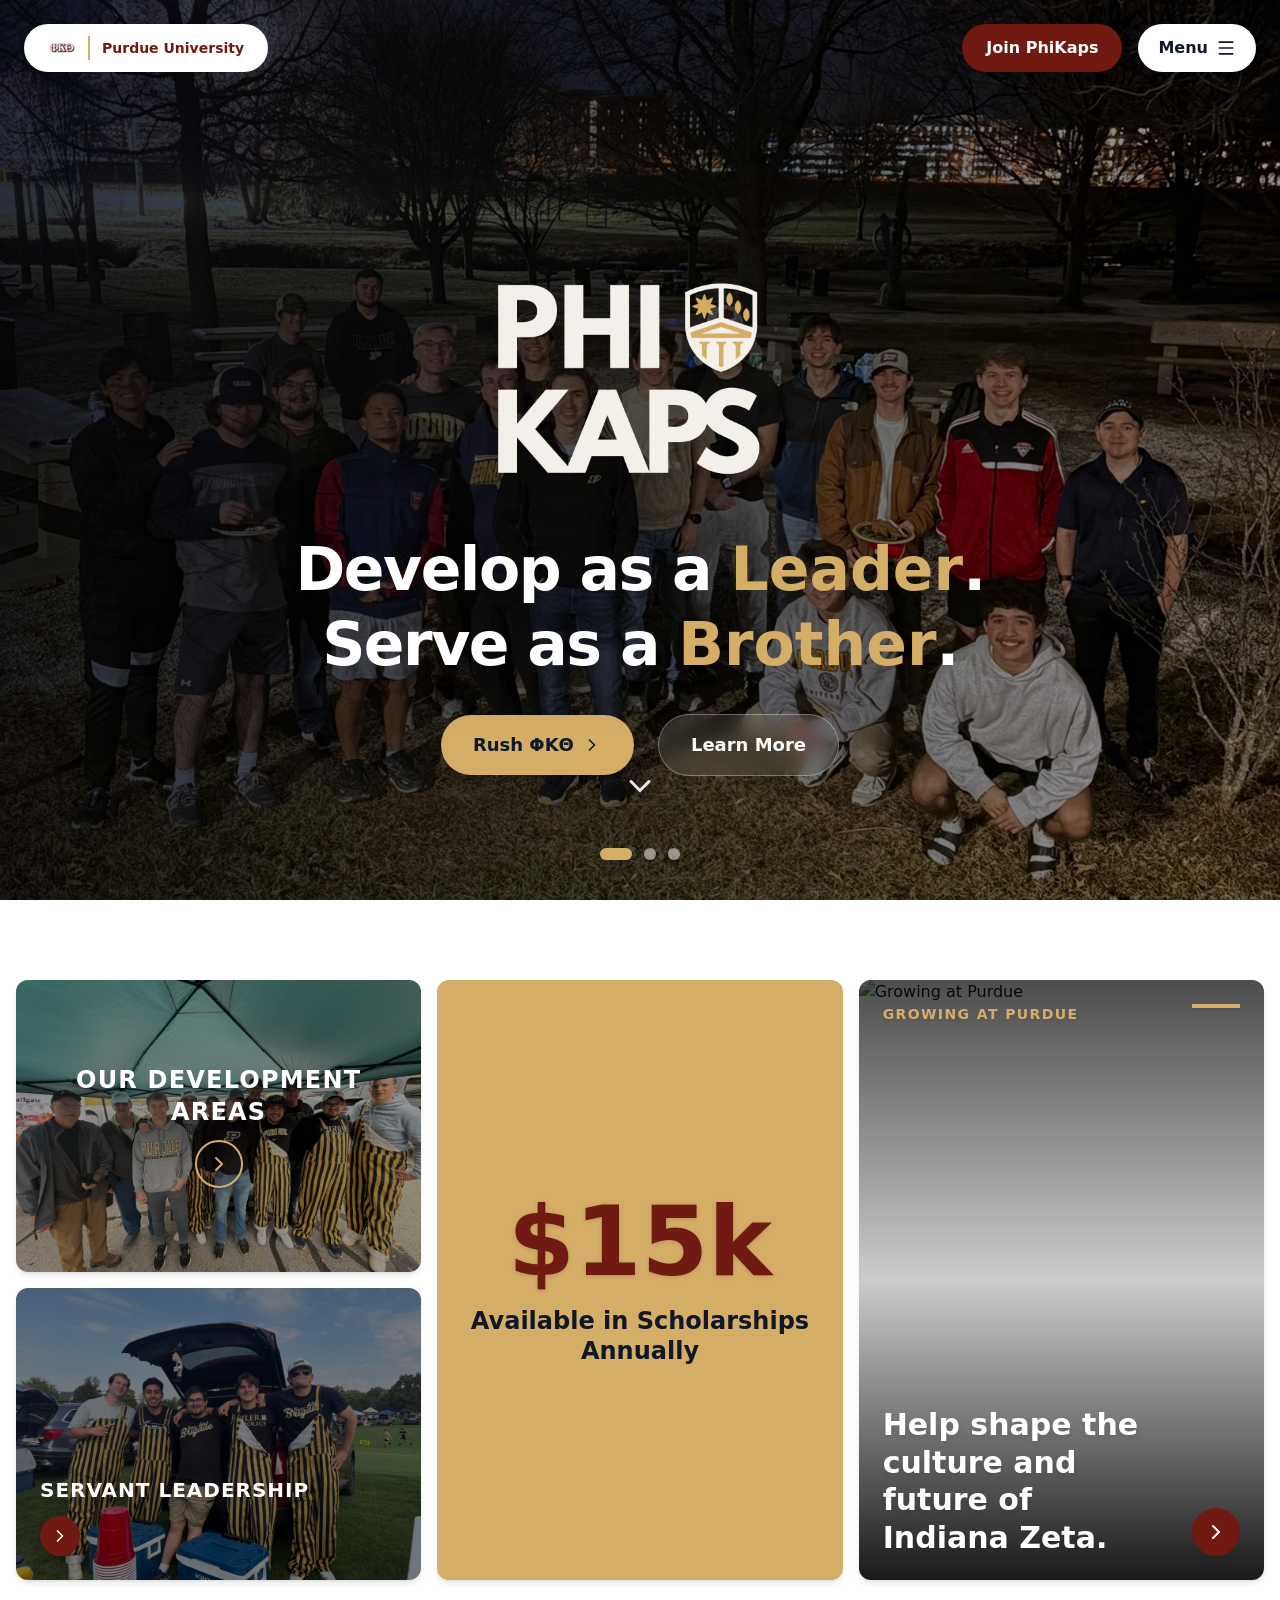
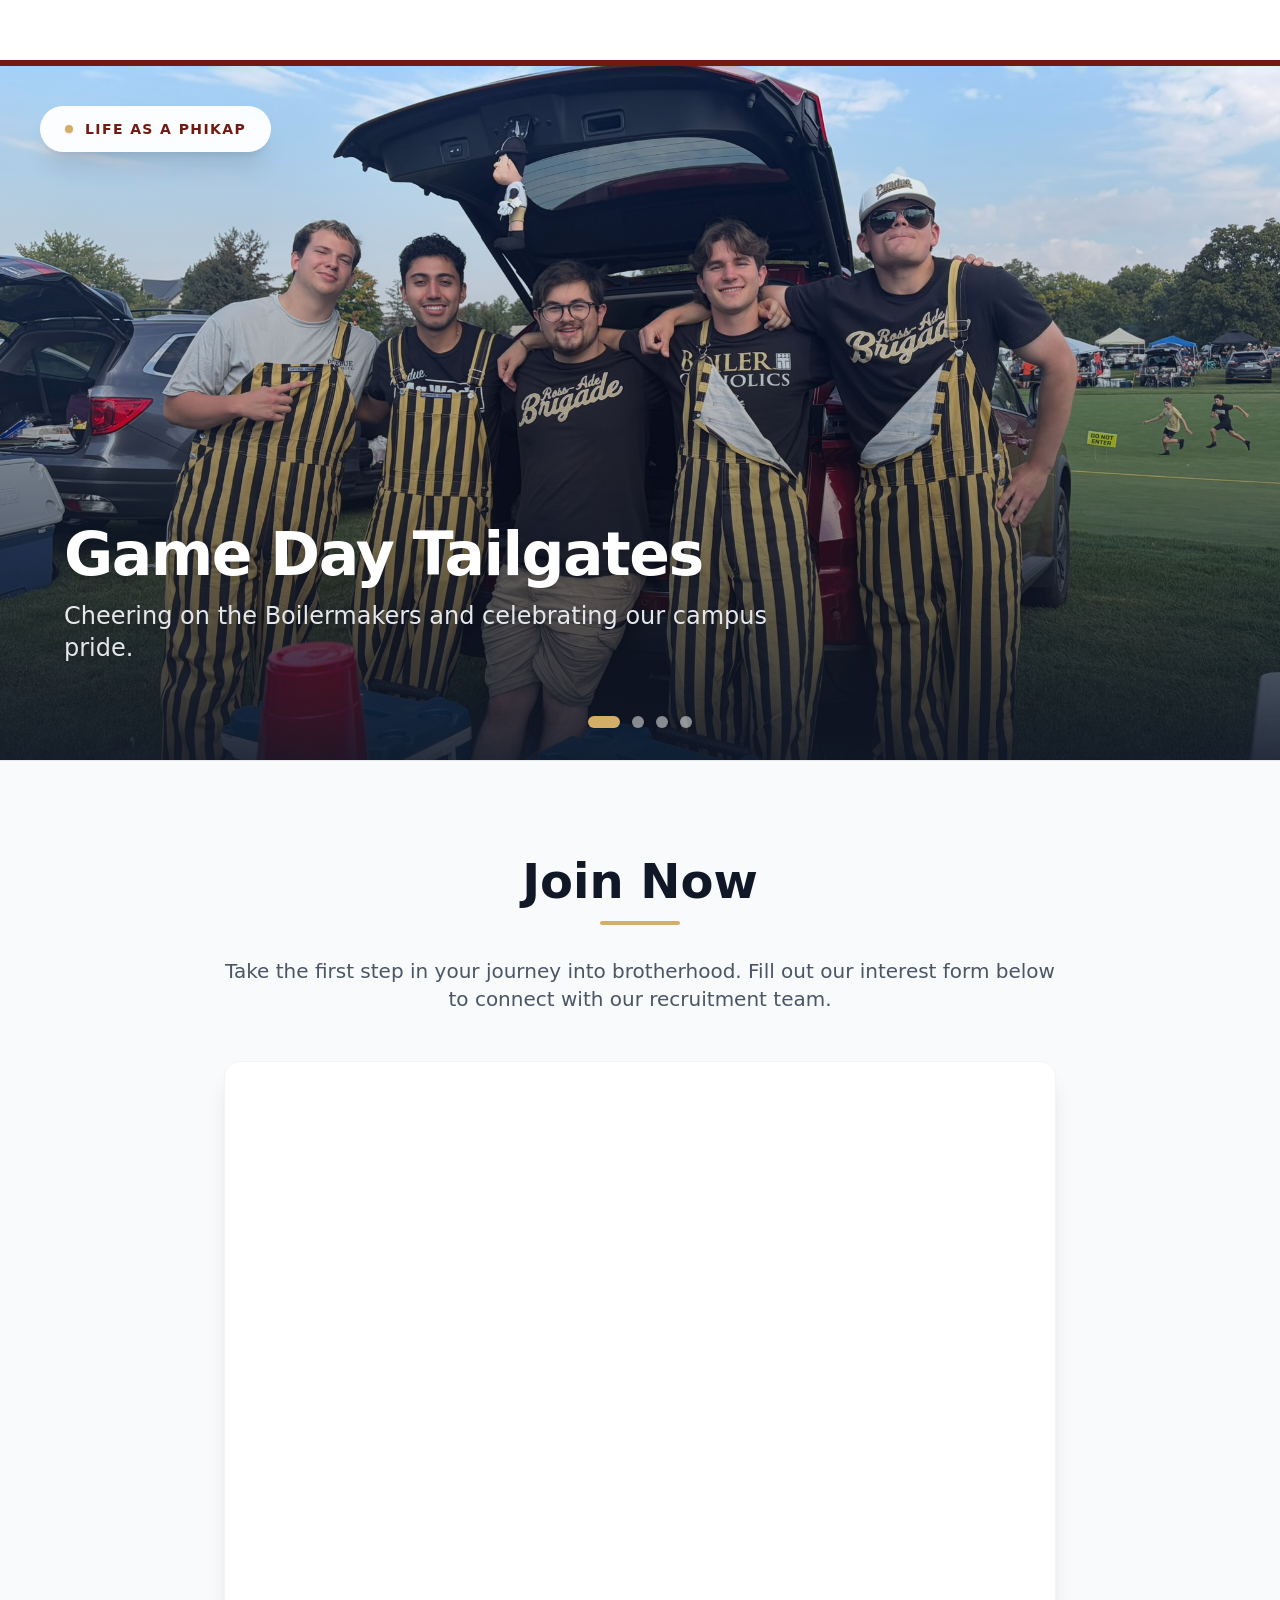
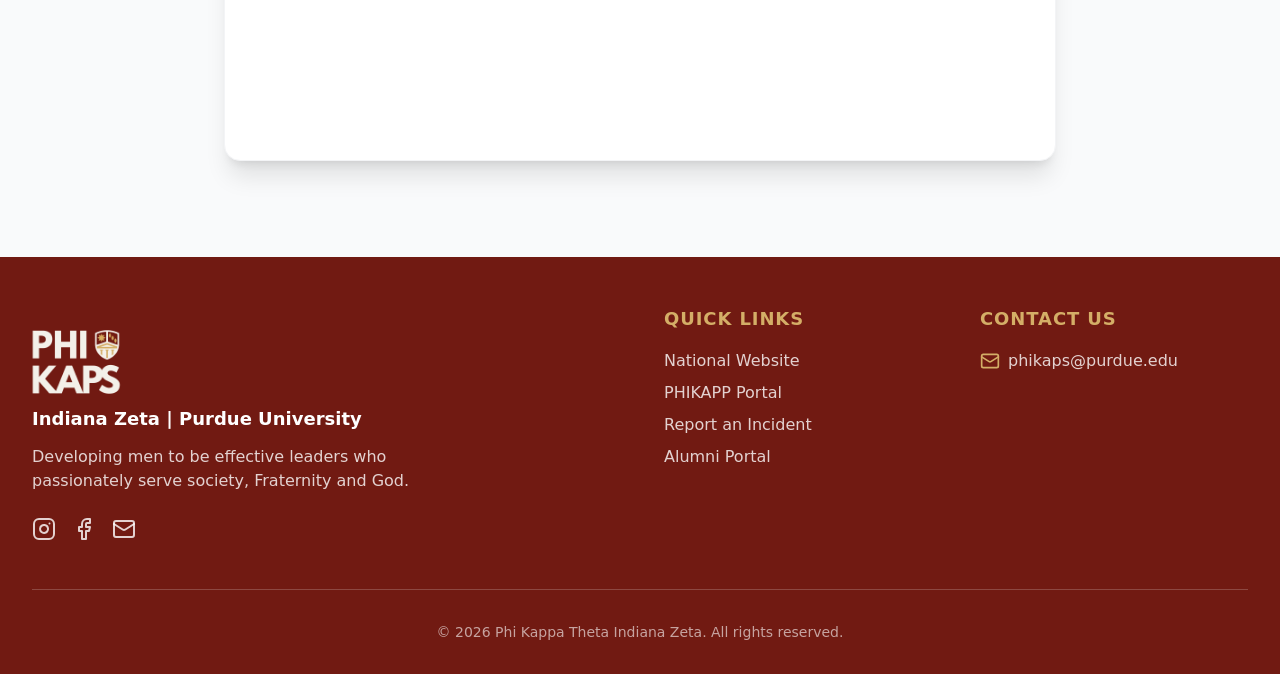
==== index.html @ 68afc291 "Updates" ====
<!doctype html>
<html lang="en">
  <head>
    <meta charset="UTF-8" />
    <meta name="google-site-verification" content="Kb0Jb9PhrsIXCWEaIXilNOTp5AaKEwsecU9kfIAiXZE" />
    <!-- THIS IS YOUR NEW FAVICON (Make sure the filename matches what you put in the public folder!) -->
    <link rel="icon" type="image/svg+xml" href="/favicon.svg" />
    
    <meta name="viewport" content="width=device-width, initial-scale=1.0" />
    <title>Phi Kappa Theta at Purdue | Indiana Zeta</title>
    
    <!-- SEO Tags -->
    <meta name="description" content="Phi Kappa Theta Indiana Zeta Colony at Purdue University. Developing men to be effective leaders who passionately serve society, Fraternity, and God." />
    <meta name="keywords" content="Phi Kappa Theta, Purdue University, Fraternity, Indiana Zeta, Catholic Fraternity, Greek Life, Rush" />
    
    <!-- Open Graph / Social Media Sharing -->
    <meta property="og:type" content="website" />
    <meta property="og:url" content="https://www.phik.app" />
    <meta property="og:title" content="Phi Kappa Theta Indiana Zeta" />
    <meta property="og:description" content="Developing men to be effective leaders who passionately serve society, Fraternity, and God." />
    <meta property="og:image" content="https://www.phik.app/images/hero-home.jpg" />
    <link href="https://fonts.googleapis.com/css2?family=Cinzel:wght@400;700&display=swap" rel="stylesheet">
    <script type="module" crossorigin src="/assets/index-wxl9wtlQ.js"></script>
    <link rel="stylesheet" crossorigin href="/assets/index-B0afygZ5.css">
  </head>
  <body>
    <div id="root"></div>
  </body>
</html>
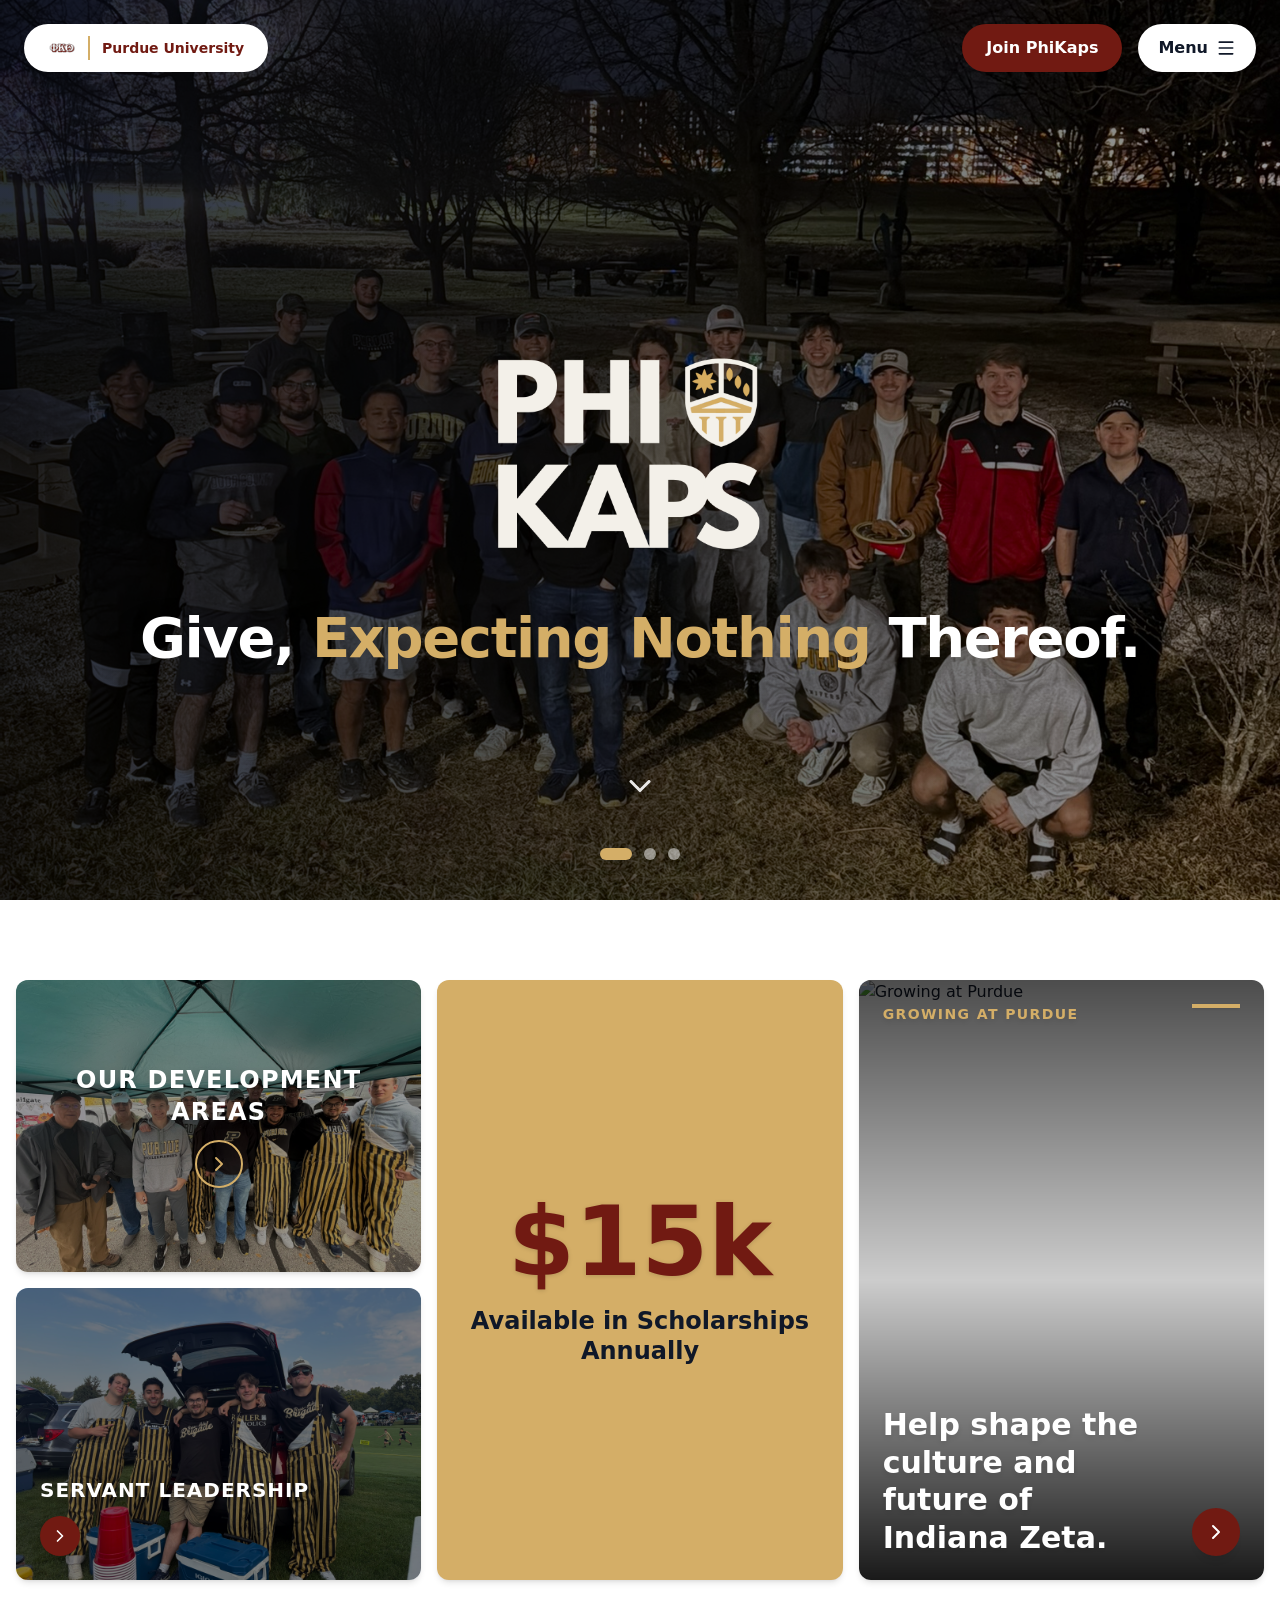
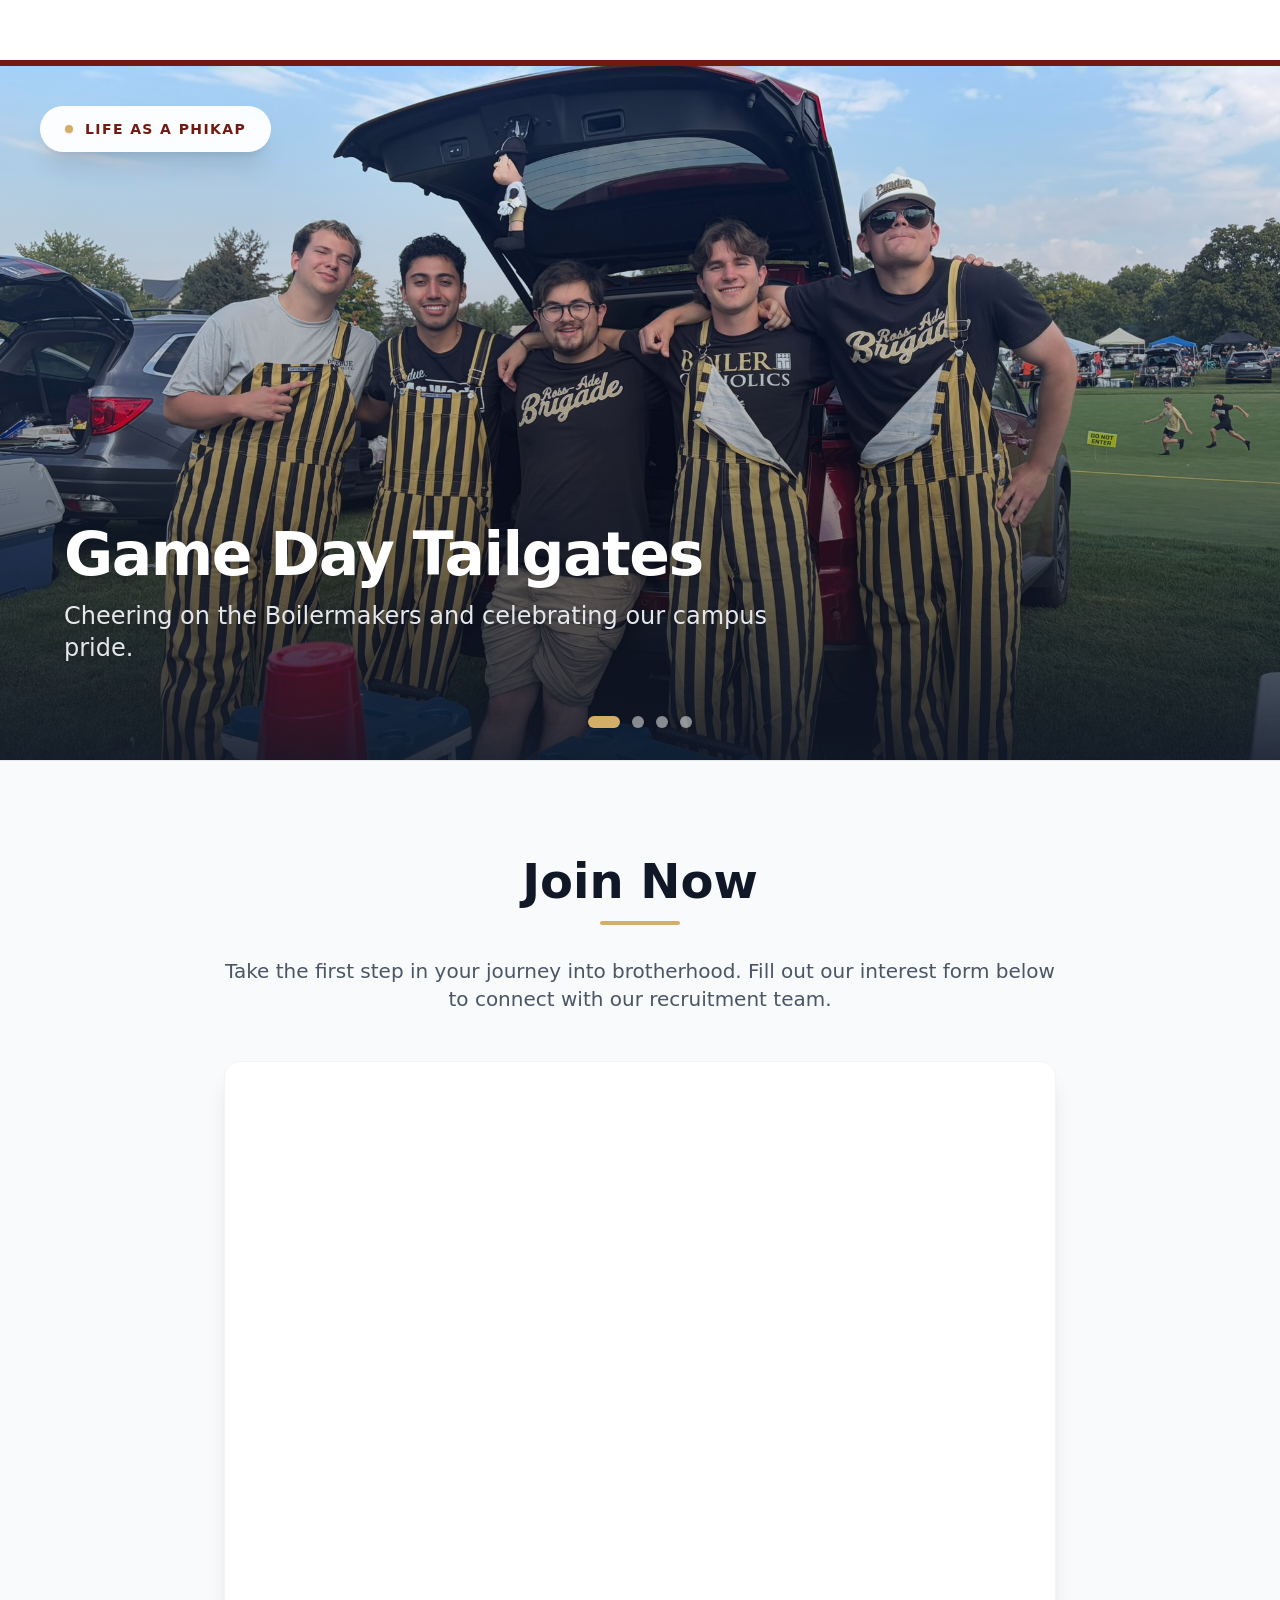
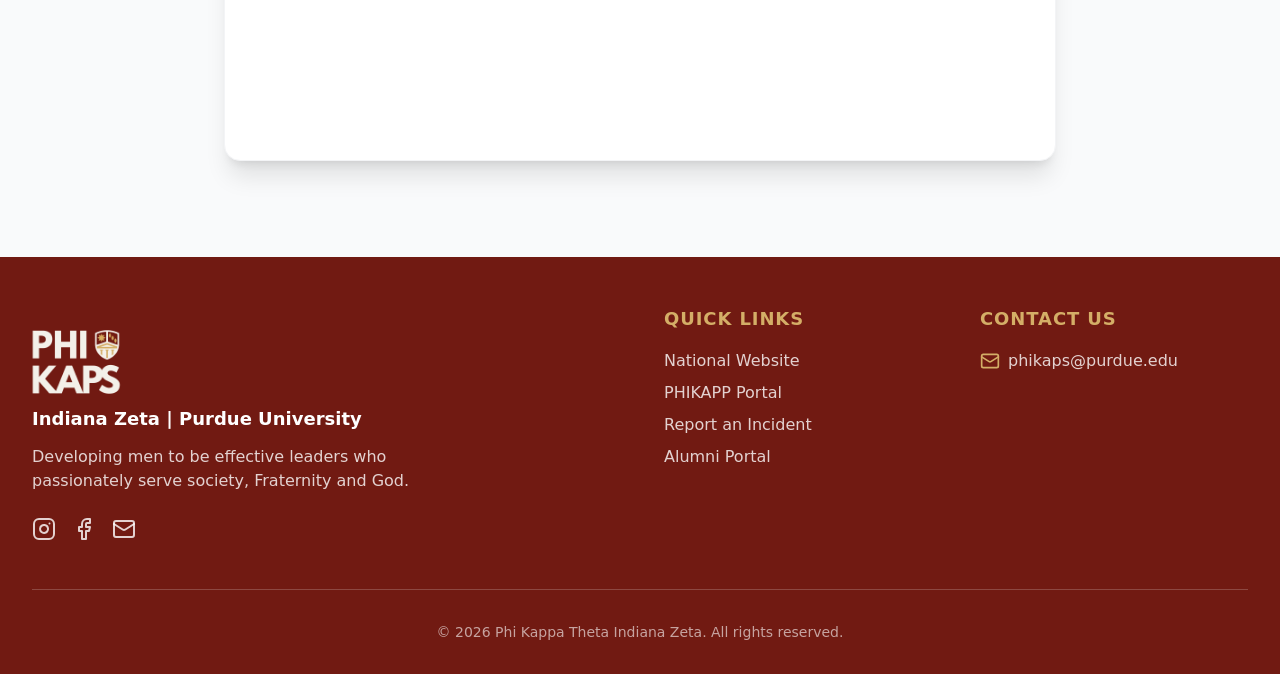
==== commit 118a47e7: "Updates" ====
--- a/index.html
+++ b/index.html
@@ -20,8 +20,8 @@
     <meta property="og:description" content="Developing men to be effective leaders who passionately serve society, Fraternity, and God." />
     <meta property="og:image" content="https://www.phik.app/images/hero-home.jpg" />
     <link href="https://fonts.googleapis.com/css2?family=Cinzel:wght@400;700&display=swap" rel="stylesheet">
-    <script type="module" crossorigin src="/assets/index-wxl9wtlQ.js"></script>
-    <link rel="stylesheet" crossorigin href="/assets/index-B0afygZ5.css">
+    <script type="module" crossorigin src="/assets/index-DIz8AYaE.js"></script>
+    <link rel="stylesheet" crossorigin href="/assets/index-DvHzrz2v.css">
   </head>
   <body>
     <div id="root"></div>
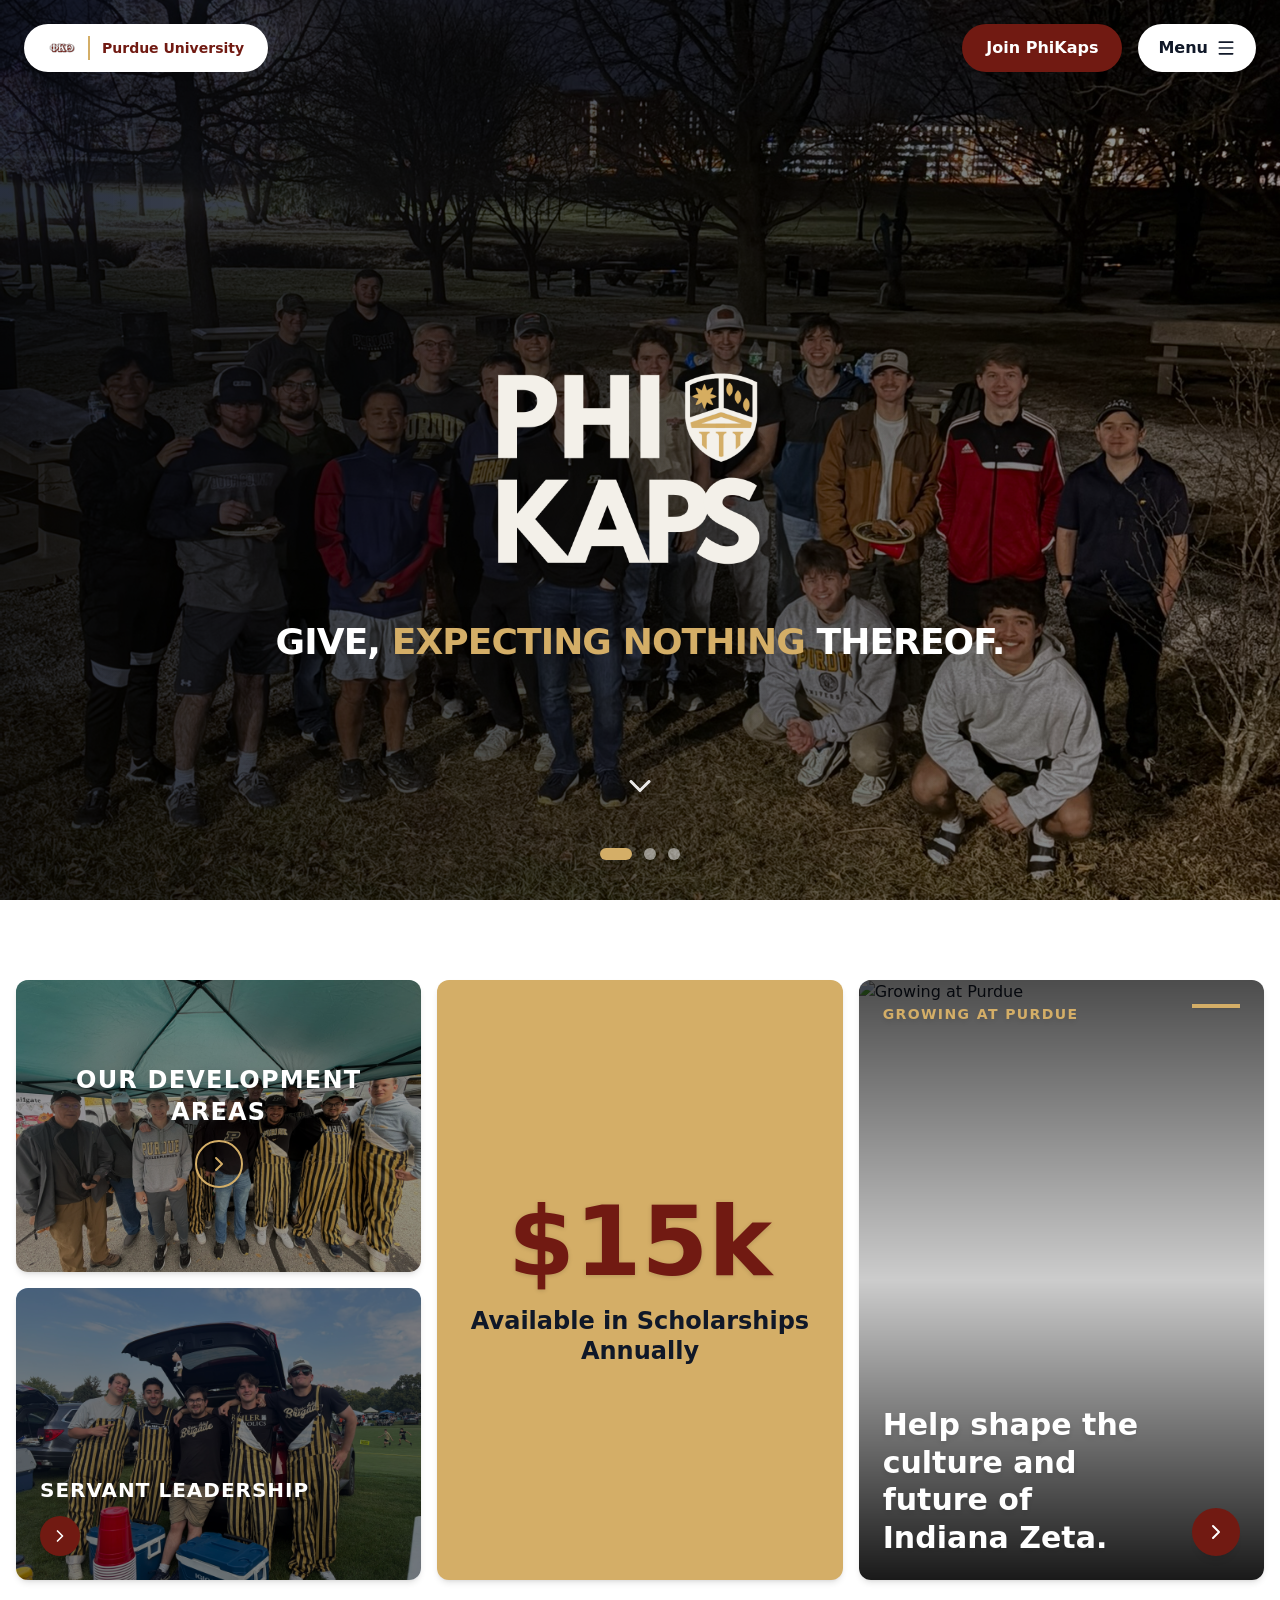
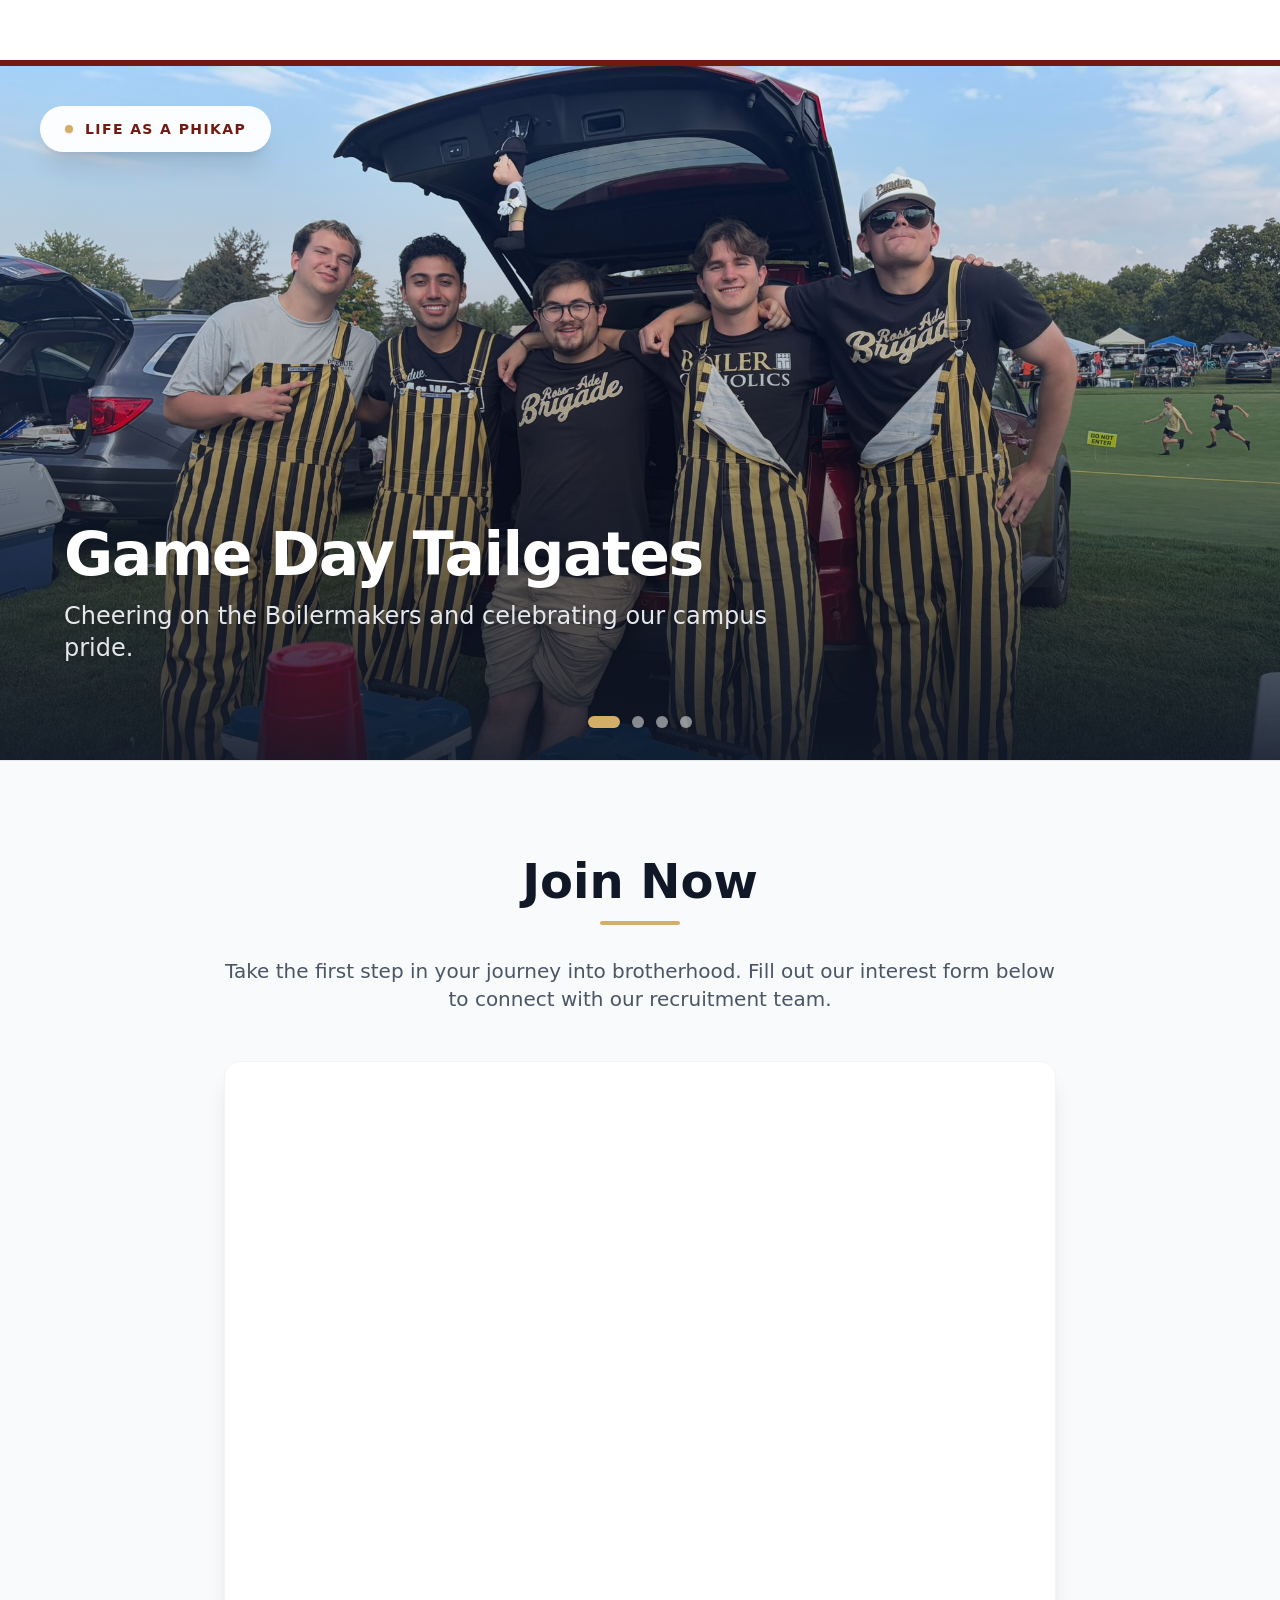
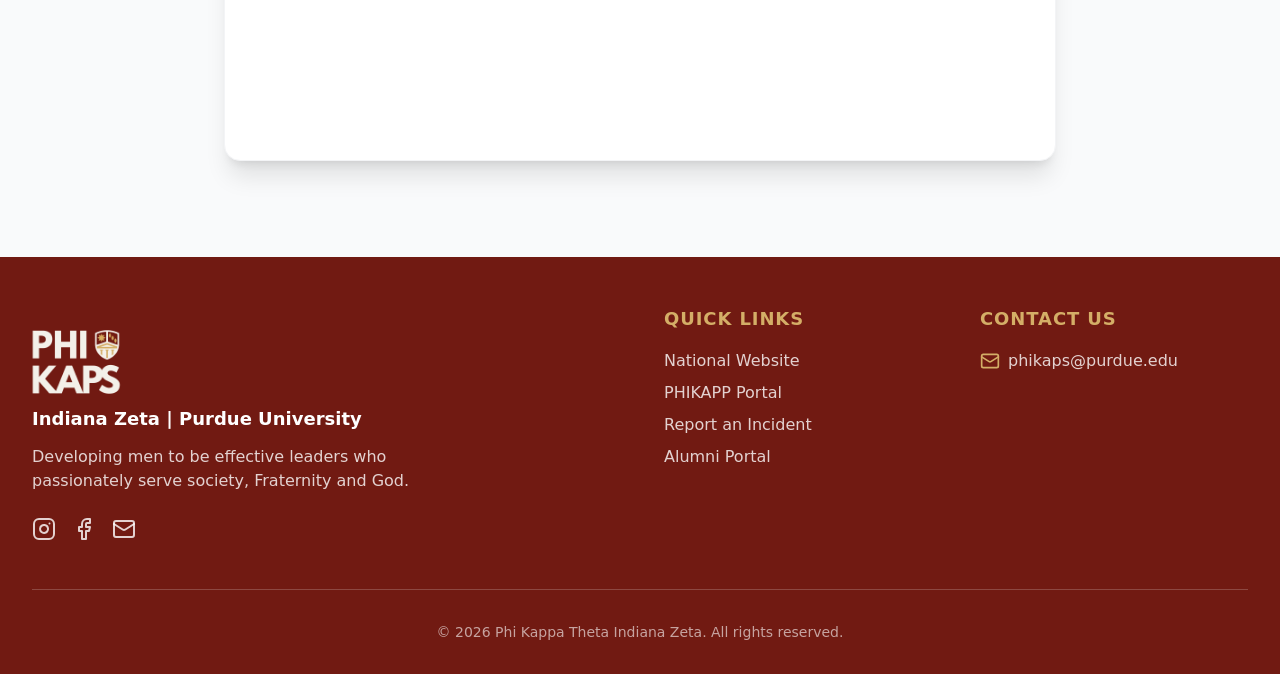
==== commit ab5336dd: "Updates" ====
--- a/index.html
+++ b/index.html
@@ -20,8 +20,8 @@
     <meta property="og:description" content="Developing men to be effective leaders who passionately serve society, Fraternity, and God." />
     <meta property="og:image" content="https://www.phik.app/images/hero-home.jpg" />
     <link href="https://fonts.googleapis.com/css2?family=Cinzel:wght@400;700&display=swap" rel="stylesheet">
-    <script type="module" crossorigin src="/assets/index-DIz8AYaE.js"></script>
-    <link rel="stylesheet" crossorigin href="/assets/index-DvHzrz2v.css">
+    <script type="module" crossorigin src="/assets/index-De60M0oj.js"></script>
+    <link rel="stylesheet" crossorigin href="/assets/index-BJFZ5Xl2.css">
   </head>
   <body>
     <div id="root"></div>
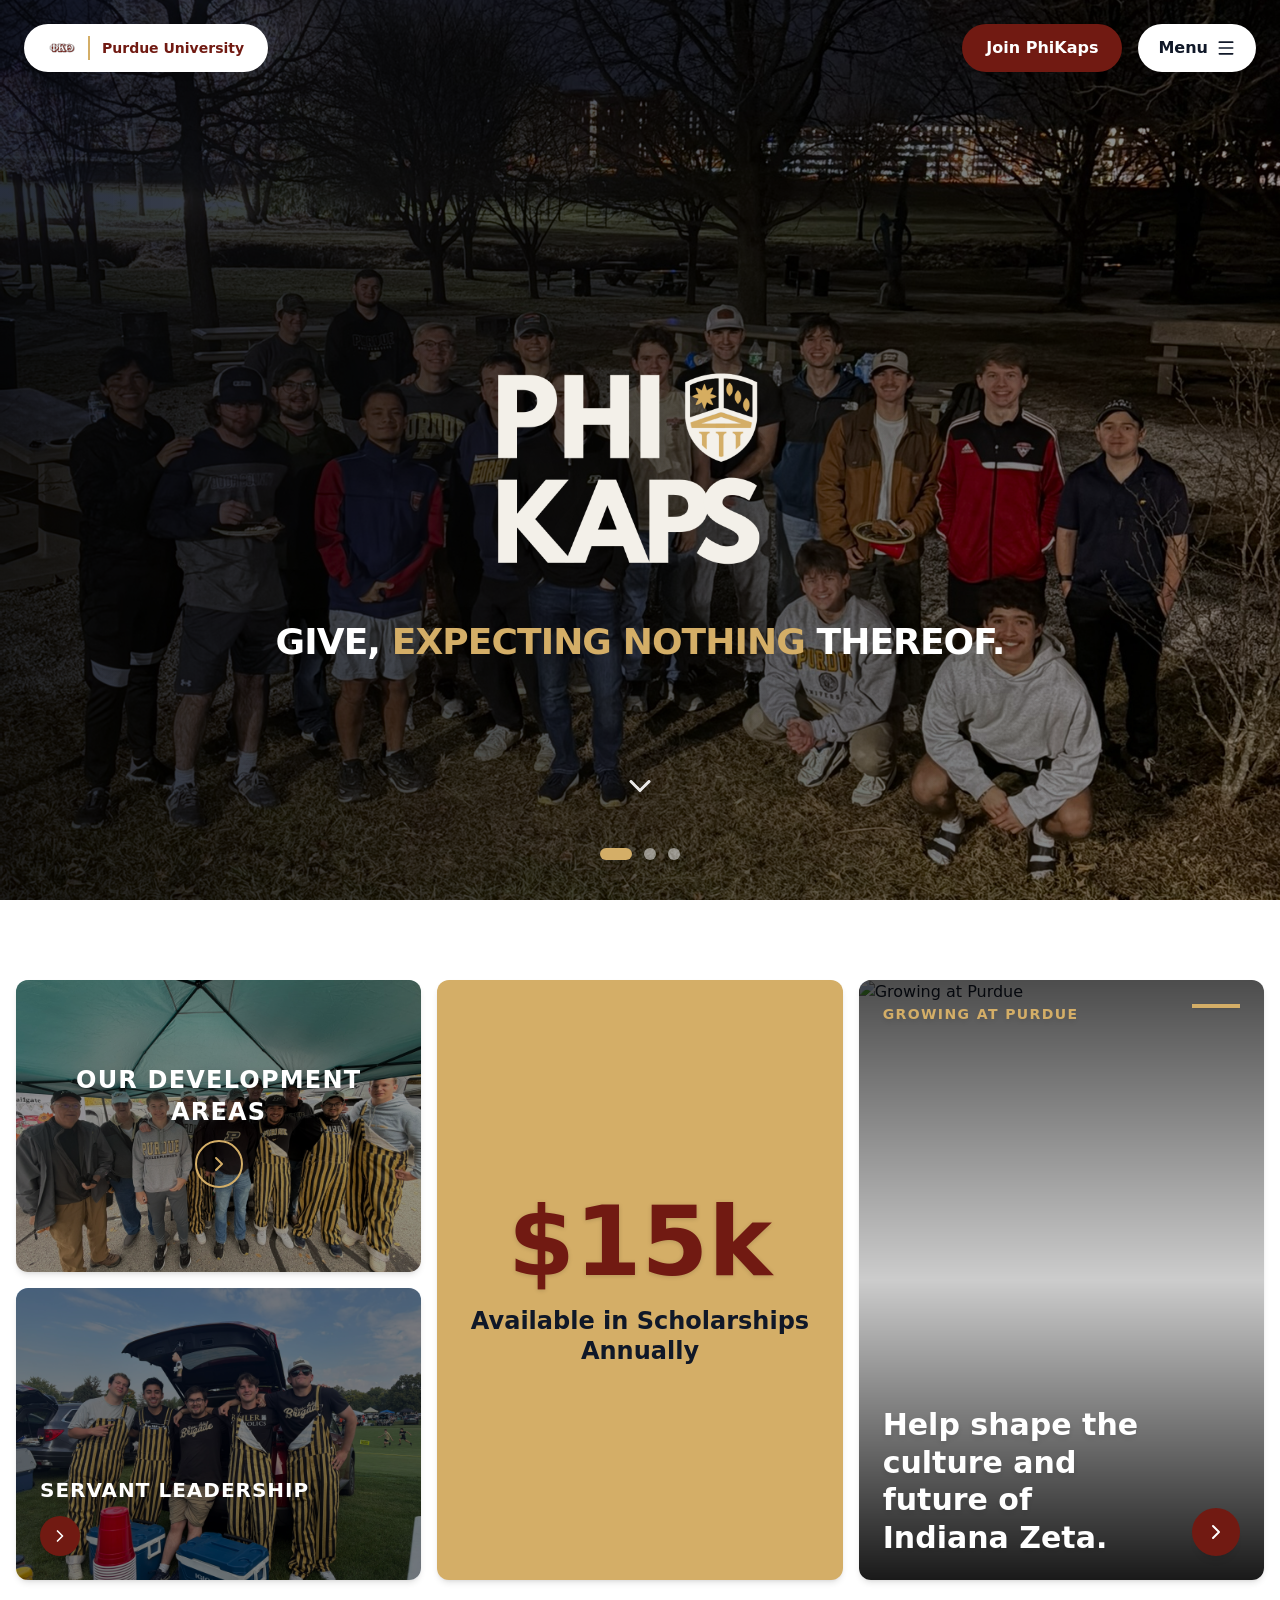
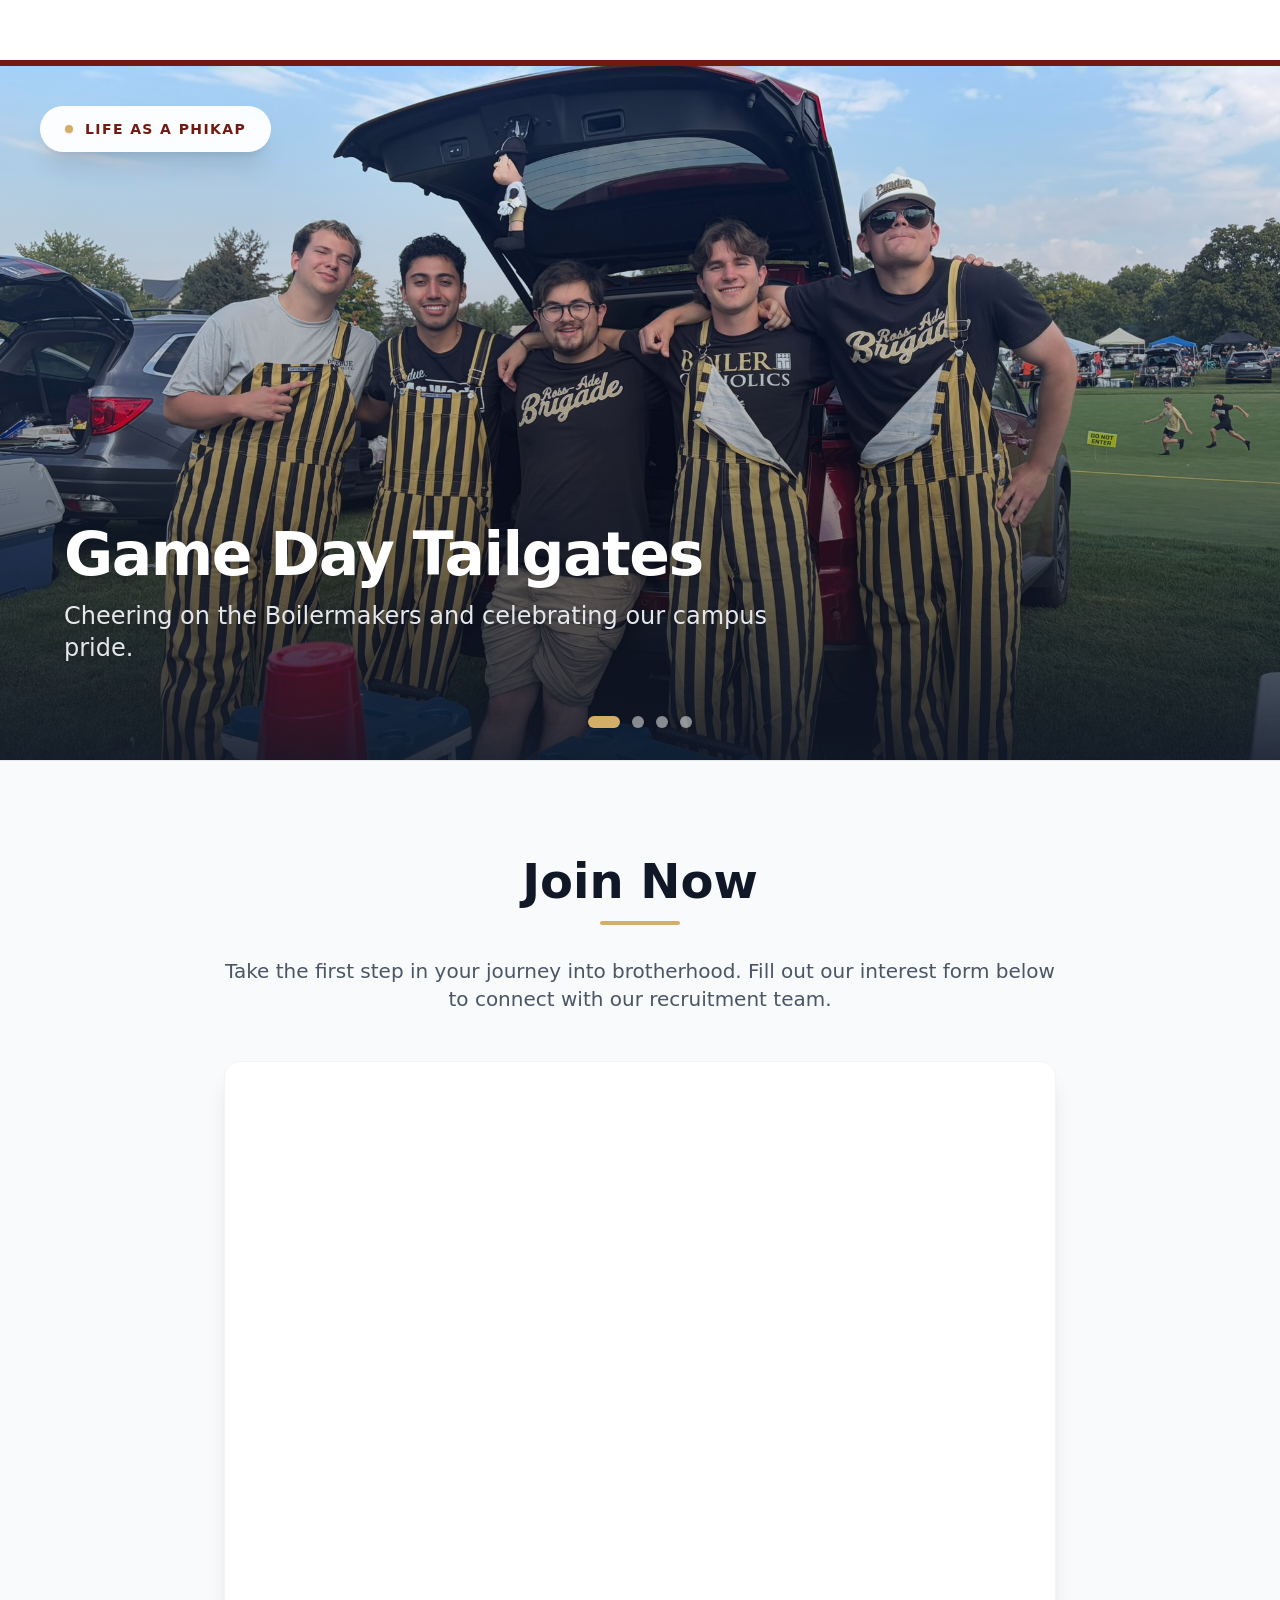
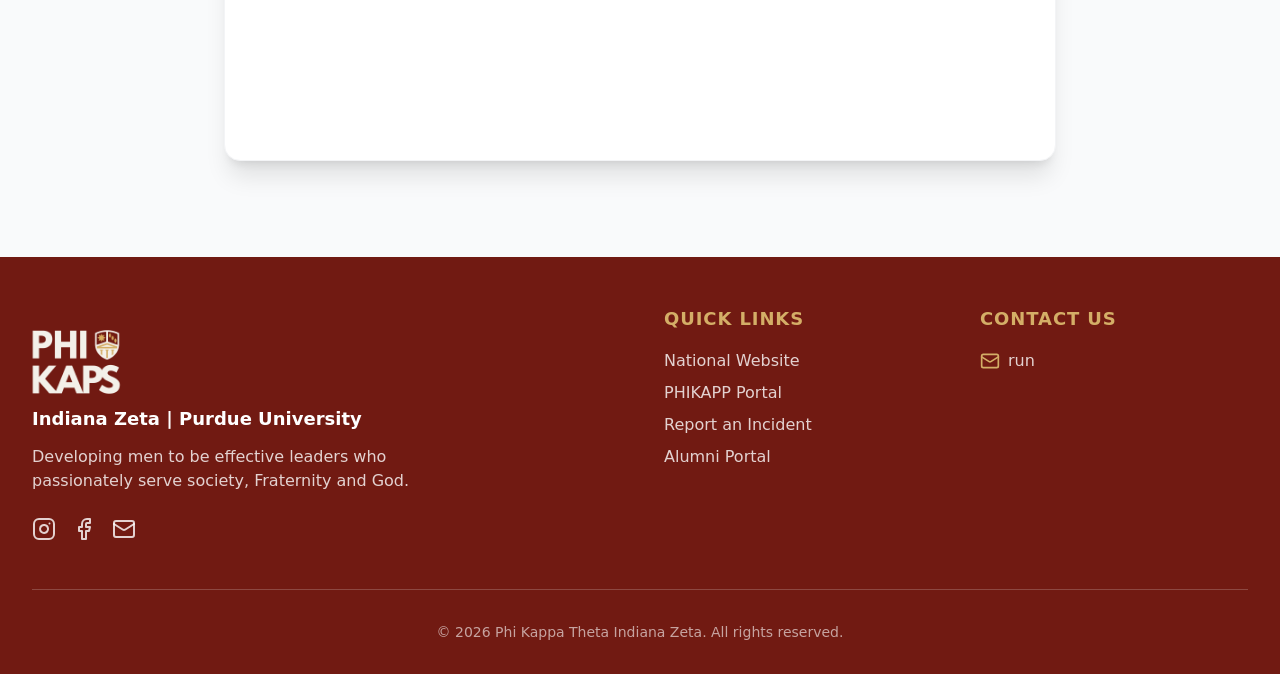
==== commit c937f4d9: "Updates" ====
--- a/index.html
+++ b/index.html
@@ -20,8 +20,8 @@
     <meta property="og:description" content="Developing men to be effective leaders who passionately serve society, Fraternity, and God." />
     <meta property="og:image" content="https://www.phik.app/images/hero-home.jpg" />
     <link href="https://fonts.googleapis.com/css2?family=Cinzel:wght@400;700&display=swap" rel="stylesheet">
-    <script type="module" crossorigin src="/assets/index-De60M0oj.js"></script>
-    <link rel="stylesheet" crossorigin href="/assets/index-BJFZ5Xl2.css">
+    <script type="module" crossorigin src="/assets/index-DyjQdsWe.js"></script>
+    <link rel="stylesheet" crossorigin href="/assets/index-DVcOHPH_.css">
   </head>
   <body>
     <div id="root"></div>
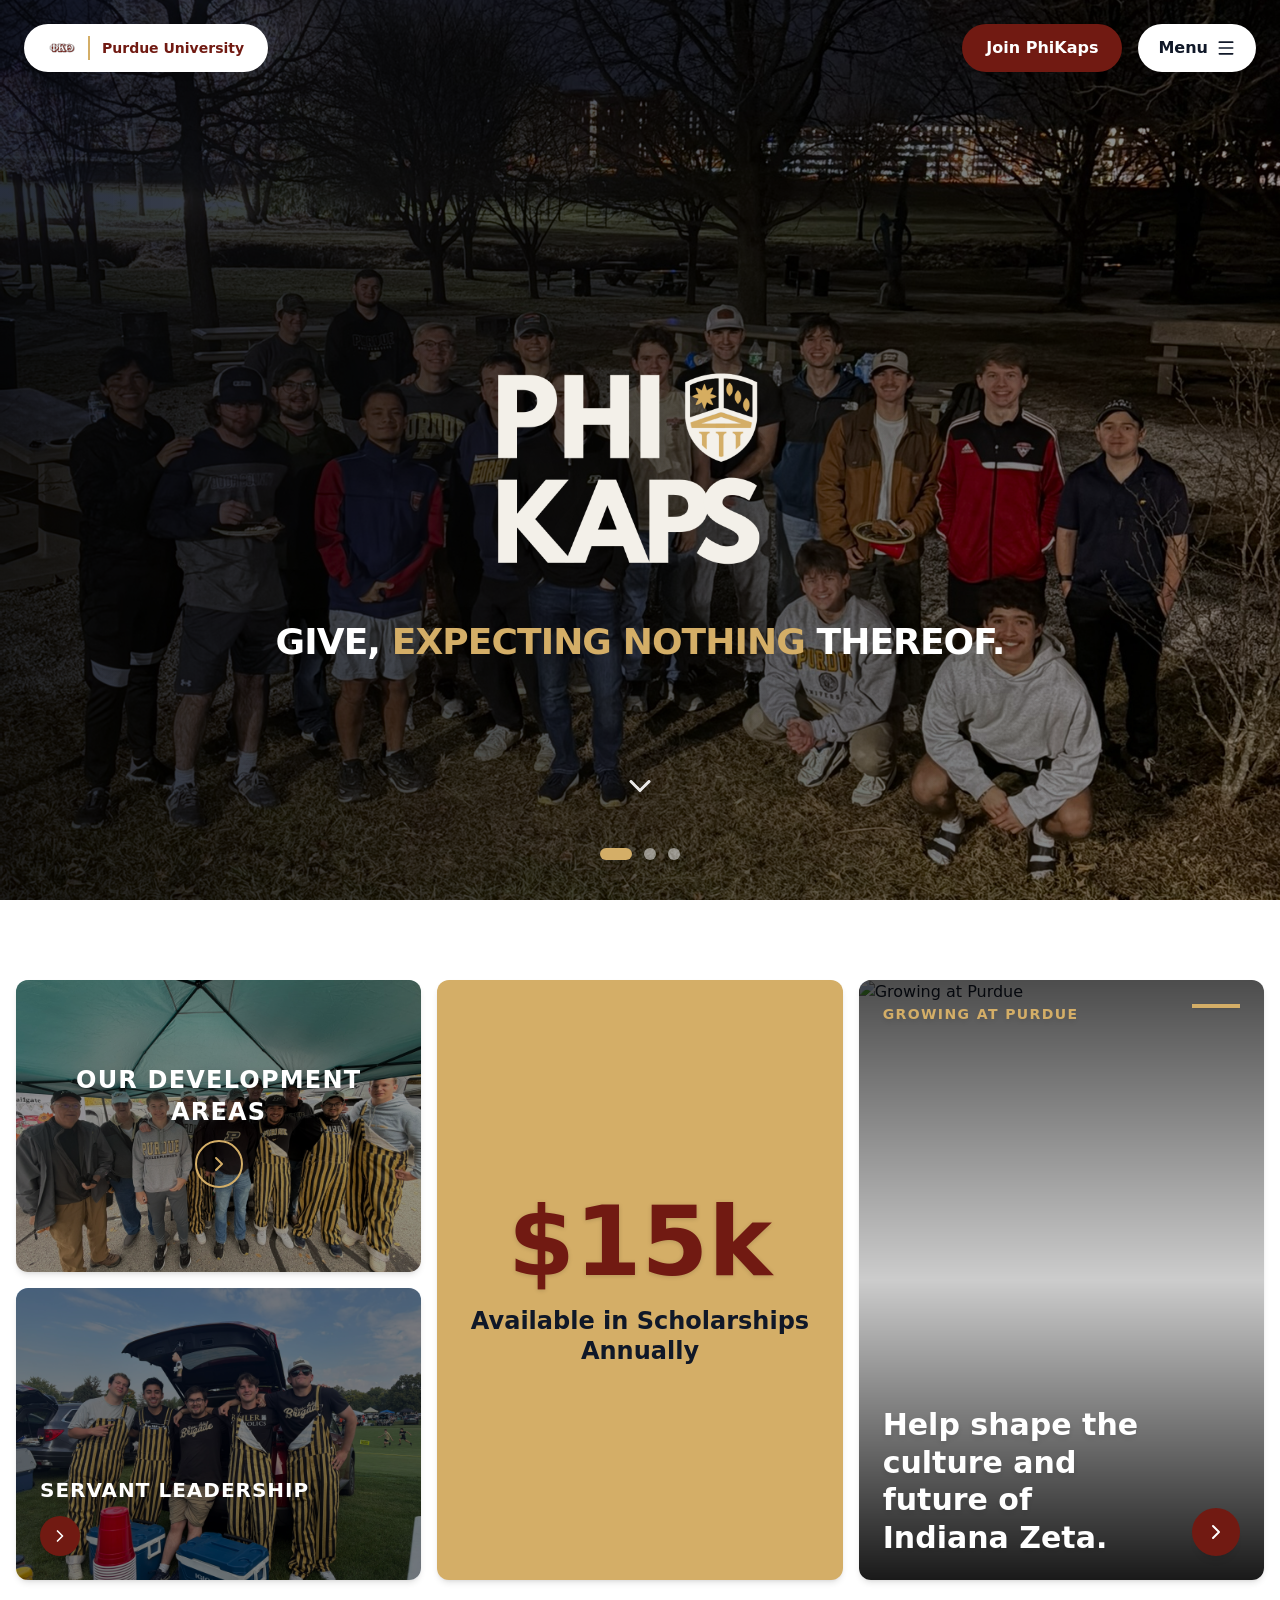
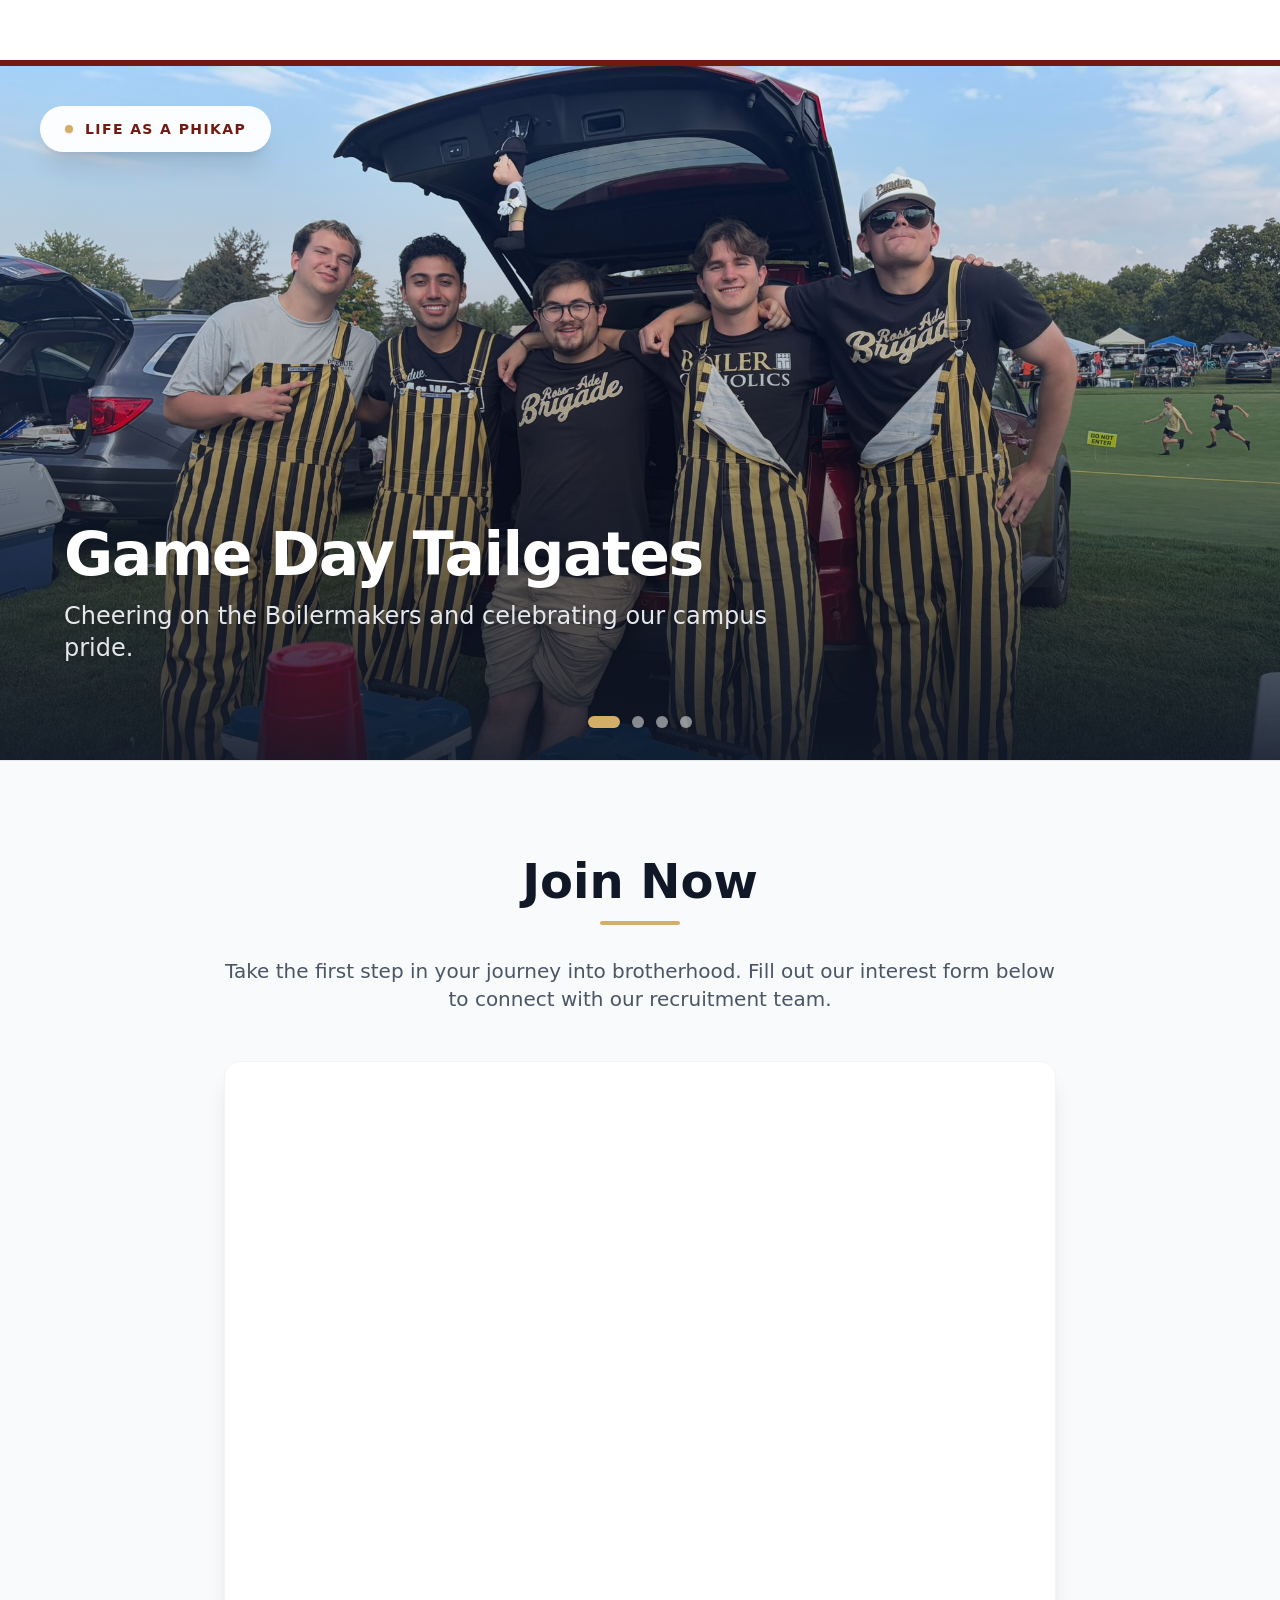
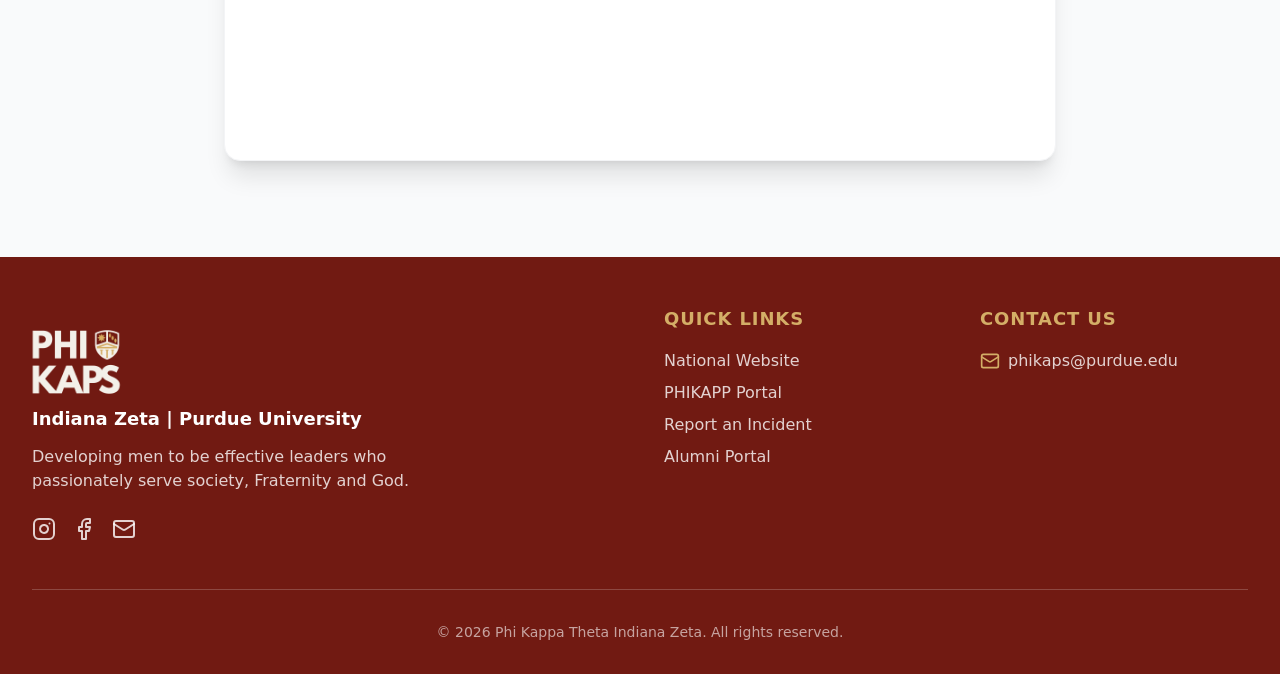
==== commit c44f306f: "Updates" ====
--- a/index.html
+++ b/index.html
@@ -20,7 +20,7 @@
     <meta property="og:description" content="Developing men to be effective leaders who passionately serve society, Fraternity, and God." />
     <meta property="og:image" content="https://www.phik.app/images/hero-home.jpg" />
     <link href="https://fonts.googleapis.com/css2?family=Cinzel:wght@400;700&display=swap" rel="stylesheet">
-    <script type="module" crossorigin src="/assets/index-DyjQdsWe.js"></script>
+    <script type="module" crossorigin src="/assets/index-BsnKEgbd.js"></script>
     <link rel="stylesheet" crossorigin href="/assets/index-DVcOHPH_.css">
   </head>
   <body>
